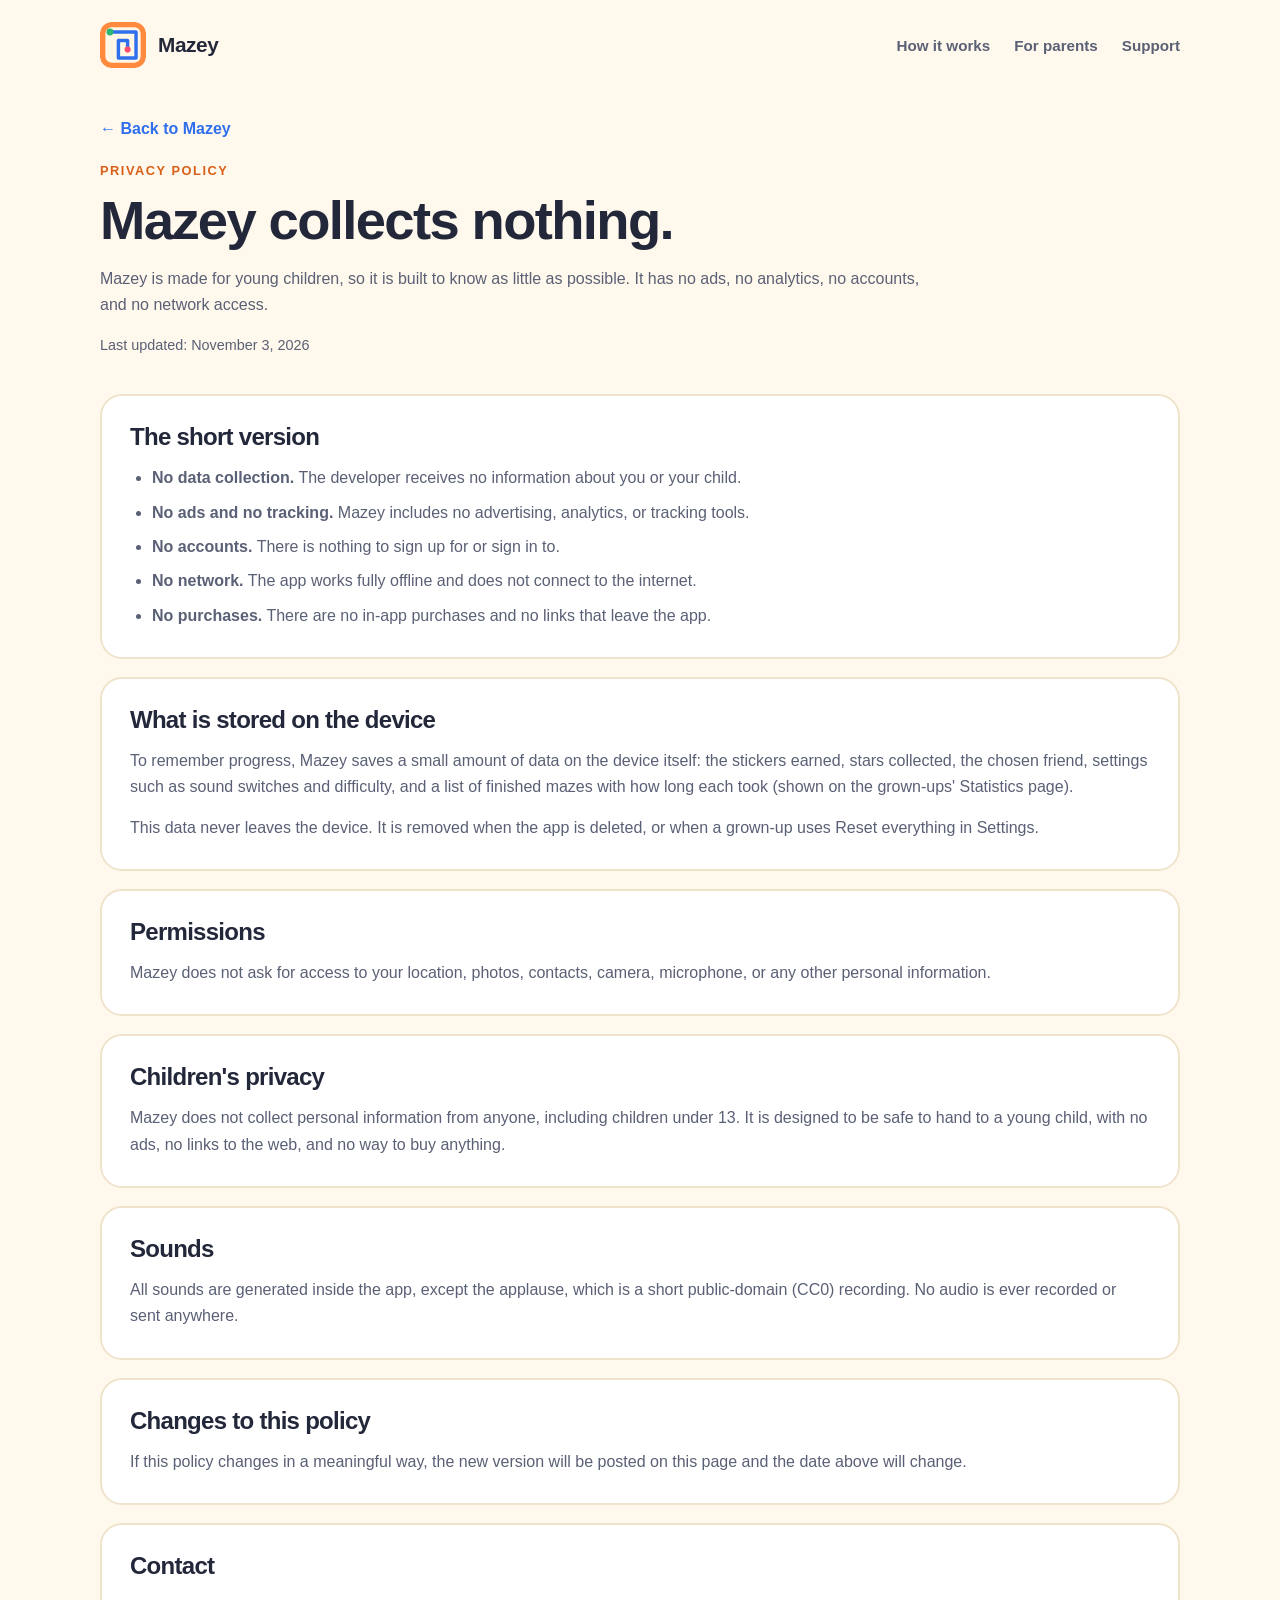
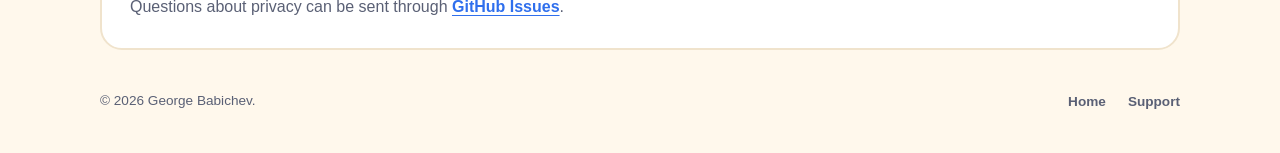
==== docs/PrivacyPolicy.html @ 7a305d00 "Add a GitHub Pages site and stop the finish card squishing on a friend unlock docs/ has a home page," ====
<!DOCTYPE html>
<html lang="en">
<head>
  <meta charset="UTF-8">
  <meta name="viewport" content="width=device-width, initial-scale=1.0">
  <title>Mazey Privacy Policy</title>
  <meta name="description" content="Mazey collects no data. It has no ads, no analytics, no accounts, and no network access.">
  <meta name="theme-color" content="#fff8ec">
  <link rel="icon" type="image/svg+xml" href="./icon.svg">
  <link rel="stylesheet" href="./styles.css">
</head>
<body>
  <div class="shell">
    <nav class="topbar" aria-label="Primary">
      <a class="brand" href="index.html" aria-label="Mazey home"><img src="./icon.svg" alt="" width="46" height="46"><span>Mazey</span></a>
      <div class="nav-links"><a href="index.html#play">How it works</a><a href="index.html#parents">For parents</a><a href="Support.html">Support</a></div>
    </nav>
    <header class="info-header">
      <a class="back-link" href="index.html">← Back to Mazey</a>
      <p class="eyebrow">Privacy Policy</p>
      <h1>Mazey collects nothing.</h1>
      <p>Mazey is made for young children, so it is built to know as little as possible. It has no ads, no analytics, no accounts, and no network access.</p>
      <p style="font-size:.9rem">Last updated: November 3, 2026</p>
    </header>
    <main class="info-stack">
      <section class="info-card">
        <h2>The short version</h2>
        <ul>
          <li><strong>No data collection.</strong> The developer receives no information about you or your child.</li>
          <li><strong>No ads and no tracking.</strong> Mazey includes no advertising, analytics, or tracking tools.</li>
          <li><strong>No accounts.</strong> There is nothing to sign up for or sign in to.</li>
          <li><strong>No network.</strong> The app works fully offline and does not connect to the internet.</li>
          <li><strong>No purchases.</strong> There are no in-app purchases and no links that leave the app.</li>
        </ul>
      </section>
      <section class="info-card">
        <h2>What is stored on the device</h2>
        <p>To remember progress, Mazey saves a small amount of data on the device itself: the stickers earned, stars collected, the chosen friend, settings such as sound switches and difficulty, and a list of finished mazes with how long each took (shown on the grown-ups' Statistics page).</p>
        <p>This data never leaves the device. It is removed when the app is deleted, or when a grown-up uses Reset everything in Settings.</p>
      </section>
      <section class="info-card">
        <h2>Permissions</h2>
        <p>Mazey does not ask for access to your location, photos, contacts, camera, microphone, or any other personal information.</p>
      </section>
      <section class="info-card">
        <h2>Children's privacy</h2>
        <p>Mazey does not collect personal information from anyone, including children under 13. It is designed to be safe to hand to a young child, with no ads, no links to the web, and no way to buy anything.</p>
      </section>
      <section class="info-card">
        <h2>Sounds</h2>
        <p>All sounds are generated inside the app, except the applause, which is a short public-domain (CC0) recording. No audio is ever recorded or sent anywhere.</p>
      </section>
      <section class="info-card">
        <h2>Changes to this policy</h2>
        <p>If this policy changes in a meaningful way, the new version will be posted on this page and the date above will change.</p>
      </section>
      <section class="info-card">
        <h2>Contact</h2>
        <p>Questions about privacy can be sent through <a href="https://github.com/gbabichev/Mazey/issues" target="_blank" rel="noreferrer">GitHub Issues</a>.</p>
      </section>
    </main>
    <footer class="footer"><p>© 2026 George Babichev.</p><div><a href="index.html">Home</a><a href="Support.html">Support</a></div></footer>
  </div>
</body>
</html>
---- docs/styles.css ----
:root {
  color-scheme: light dark;
  --bg: #fff8ec;
  --surface: #ffffff;
  --ink: #23273a;
  --muted: #5a6075;
  --line: #f0e3cc;
  --orange: #ff7a2f;
  --orange-dark: #d85f17;
  --blue: #2f6fed;
  --green: #2bb673;
  --pink: #ff4d8d;
  --yellow: #ffc533;
  --soft: #ffeccd;
  --content-width: 1080px;
}
* { box-sizing: border-box; }
html { scroll-behavior: smooth; scroll-padding-top: 24px; }
body { margin: 0; min-width: 320px; color: var(--ink); background: var(--bg); font-family: ui-rounded, "SF Pro Rounded", "Nunito", -apple-system, BlinkMacSystemFont, "Helvetica Neue", sans-serif; -webkit-font-smoothing: antialiased; }
img { display: block; max-width: 100%; height: auto; }
a { color: inherit; text-decoration: none; }
a:hover { color: var(--orange-dark); }
a:focus-visible, summary:focus-visible { outline: 3px solid var(--blue); outline-offset: 4px; border-radius: 6px; }
h1, h2, h3, p, figure, ul { margin: 0; }
p, li { color: var(--muted); line-height: 1.65; }
h1, h2 { font-weight: 800; letter-spacing: -.03em; text-wrap: balance; }
h1 { font-size: clamp(2.8rem, 6vw, 4.6rem); line-height: 1.04; }
h2 { font-size: clamp(2rem, 4vw, 3rem); line-height: 1.12; }
h3 { font-size: 1.2rem; line-height: 1.3; margin-bottom: 10px; }
.shell { width: min(calc(100% - 48px), var(--content-width)); margin: 0 auto; }
.skip-link { position: absolute; top: -80px; left: 16px; z-index: 10; padding: 12px 20px; background: var(--surface); border: 2px solid var(--blue); border-radius: 10px; }
.skip-link:focus { top: 12px; }

.topbar { display: flex; justify-content: space-between; align-items: center; gap: 24px; padding: 22px 0; }
.brand { display: inline-flex; gap: 12px; align-items: center; font-size: 1.3rem; font-weight: 800; letter-spacing: -.02em; }
.brand img { width: 46px; height: 46px; border-radius: 12px; }
.nav-links { display: flex; flex-wrap: wrap; gap: 8px 24px; font-weight: 700; font-size: .95rem; color: var(--muted); }

.hero { display: grid; grid-template-columns: 1.15fr 1fr; align-items: center; gap: 48px; padding: 36px 0 56px; }
.tag { display: inline-block; padding: 8px 14px; background: var(--soft); color: var(--orange-dark); border-radius: 999px; font-size: .85rem; font-weight: 800; margin-bottom: 22px; }
.lede { font-size: 1.35rem; line-height: 1.4; font-weight: 700; color: var(--ink); margin-top: 20px; }
.summary { max-width: 520px; margin-top: 16px; font-size: 1.05rem; }
.hero-actions { display: flex; flex-wrap: wrap; align-items: center; gap: 14px 20px; margin-top: 28px; }
.button { display: inline-flex; align-items: center; justify-content: center; gap: 10px; min-height: 52px; padding: 14px 26px; border-radius: 999px; font-size: 1rem; font-weight: 800; }
.button-primary { background: var(--orange); color: #fff; box-shadow: 0 5px 0 var(--orange-dark); }
.button-primary:hover { color: #fff; background: #ff8a45; }
.button-soon { background: var(--soft); color: var(--orange-dark); }
.text-link { font-weight: 800; color: var(--blue); }
.note { margin-top: 18px; font-size: .9rem; font-weight: 700; color: var(--ink); }

.hero-art { position: relative; display: grid; place-items: center; aspect-ratio: 1; border-radius: 40px; background: linear-gradient(160deg, #ffe39a, #ffb3c7 60%, #b9d5ff); border: 3px solid #fff; box-shadow: 0 18px 40px rgba(255, 122, 47, .18); overflow: hidden; }
.hero-art .row { display: flex; align-items: center; gap: 22px; font-size: clamp(3.2rem, 9vw, 5.6rem); }
.hero-art .arrow { font-size: 2.6rem; color: var(--blue); font-weight: 900; }
.hero-art .sprinkle { position: absolute; font-size: 2.2rem; opacity: .85; }
.s1 { top: 8%; left: 10%; } .s2 { top: 14%; right: 12%; } .s3 { bottom: 12%; left: 14%; } .s4 { bottom: 9%; right: 10%; }

.band { display: grid; grid-template-columns: repeat(3, 1fr); gap: 20px; padding: 8px 0 8px; }
.band div { background: var(--surface); border: 2px solid var(--line); border-radius: 22px; padding: 22px 24px; }
.band strong { display: block; font-size: 1.1rem; color: var(--ink); margin-bottom: 6px; }
.band p { font-size: .95rem; }

.section { padding-top: 88px; }
.heading { max-width: 720px; margin-bottom: 30px; }
.eyebrow { color: var(--orange-dark); font-size: .8rem; font-weight: 800; text-transform: uppercase; letter-spacing: .12em; margin-bottom: 12px; }
.heading > p:last-child:not(.eyebrow) { margin-top: 18px; font-size: 1.08rem; }
.grid { display: grid; grid-template-columns: repeat(3, minmax(0, 1fr)); gap: 18px; }
.card { background: var(--surface); border: 2px solid var(--line); border-radius: 22px; padding: 26px; }
.card p { font-size: .96rem; }
.card .emoji { display: block; font-size: 2.2rem; margin-bottom: 14px; }

.worlds { display: flex; flex-wrap: wrap; gap: 12px; margin-top: 26px; }
.worlds span { padding: 10px 16px; background: var(--surface); border: 2px solid var(--line); border-radius: 999px; font-weight: 800; color: var(--ink); }

.gallery { display: grid; grid-template-columns: repeat(4, minmax(0, 1fr)); gap: 18px; }
.gallery img { width: 100%; border-radius: 22px; border: 2px solid var(--line); }
figcaption { margin-top: 10px; font-size: .85rem; color: var(--muted); }

.parents { background: var(--surface); border: 2px solid var(--line); border-radius: 28px; padding: 40px; }
.parents ul { list-style: none; padding: 0; display: grid; grid-template-columns: 1fr 1fr; gap: 14px 36px; margin-top: 24px; }
.parents li { padding-left: 34px; position: relative; color: var(--ink); font-weight: 600; }
.parents li::before { content: "✓"; position: absolute; left: 0; top: 0; width: 24px; height: 24px; border-radius: 50%; background: var(--green); color: #fff; font-size: .85rem; font-weight: 900; display: grid; place-items: center; }

.download { margin-top: 88px; padding: 52px 24px; border-radius: 32px; text-align: center; background: linear-gradient(160deg, #ffe39a, #ffb3c7); }
.download img { margin: 0 auto 18px; border-radius: 20px; }
.download h2 { color: #3a2a1a; }
.download p { margin: 14px 0 24px; color: #5a4632; font-weight: 600; }

.developer { display: grid; grid-template-columns: 1fr auto; align-items: center; gap: 28px; margin-top: 28px; padding: 26px 28px; background: var(--surface); border: 2px solid var(--line); border-radius: 22px; }
.developer h2 { font-size: 1.4rem; margin-bottom: 8px; }
.developer p { font-size: .95rem; max-width: 560px; }

.footer { padding: 32px 0 40px; display: flex; justify-content: space-between; align-items: center; gap: 20px; font-size: .85rem; color: var(--muted); }
.footer div { display: flex; gap: 22px; font-weight: 700; }

.info-header { padding: 30px 0 12px; max-width: 820px; }
.back-link { display: inline-block; color: var(--blue); font-weight: 800; margin-bottom: 22px; }
.info-header h1 { font-size: clamp(2.2rem, 5vw, 3.4rem); }
.info-header p:not(.eyebrow) { margin-top: 16px; }
.info-stack { display: grid; gap: 18px; margin: 24px 0 8px; }
.info-card { background: var(--surface); border: 2px solid var(--line); border-radius: 22px; padding: 28px; }
.info-card h2 { font-size: 1.5rem; margin-bottom: 14px; }
.info-card p + p { margin-top: 14px; }
.info-card ul { padding-left: 22px; }
.info-card li + li { margin-top: 8px; }
.info-card a { color: var(--blue); font-weight: 700; text-decoration: underline; text-underline-offset: 3px; }

@media (max-width: 900px) {
  .hero { grid-template-columns: 1fr; gap: 32px; }
  .hero-art { max-width: 420px; margin: 0 auto; width: 100%; }
  .grid, .band { grid-template-columns: 1fr; }
  .gallery { grid-template-columns: repeat(2, minmax(0, 1fr)); }
  .parents ul { grid-template-columns: 1fr; }
  .developer { grid-template-columns: 1fr; }
}
@media (max-width: 560px) {
  .shell { width: calc(100% - 32px); }
  .topbar { flex-wrap: wrap; gap: 12px; }
  .section { padding-top: 60px; }
  .parents { padding: 28px 22px; }
  .footer { flex-direction: column; align-items: flex-start; gap: 12px; }
}
@media (prefers-color-scheme: dark) {
  :root { --bg: #1d1a24; --surface: #272333; --ink: #f6f1ff; --muted: #c4bdd3; --line: #3a3447; --soft: #3b2f2a; --orange-dark: #ffa266; --blue: #8fb4ff; }
  .tag { color: #ffb98a; }
  .hero-art, .download { background: linear-gradient(160deg, #4a3b63, #5b3550 60%, #2f3f6b); border-color: #3a3447; }
  .download h2 { color: #fff; }
  .download p { color: #e6dcf2; }
  .button-soon { color: #ffb98a; }
}
@media (prefers-reduced-motion: reduce) { html { scroll-behavior: auto; } }
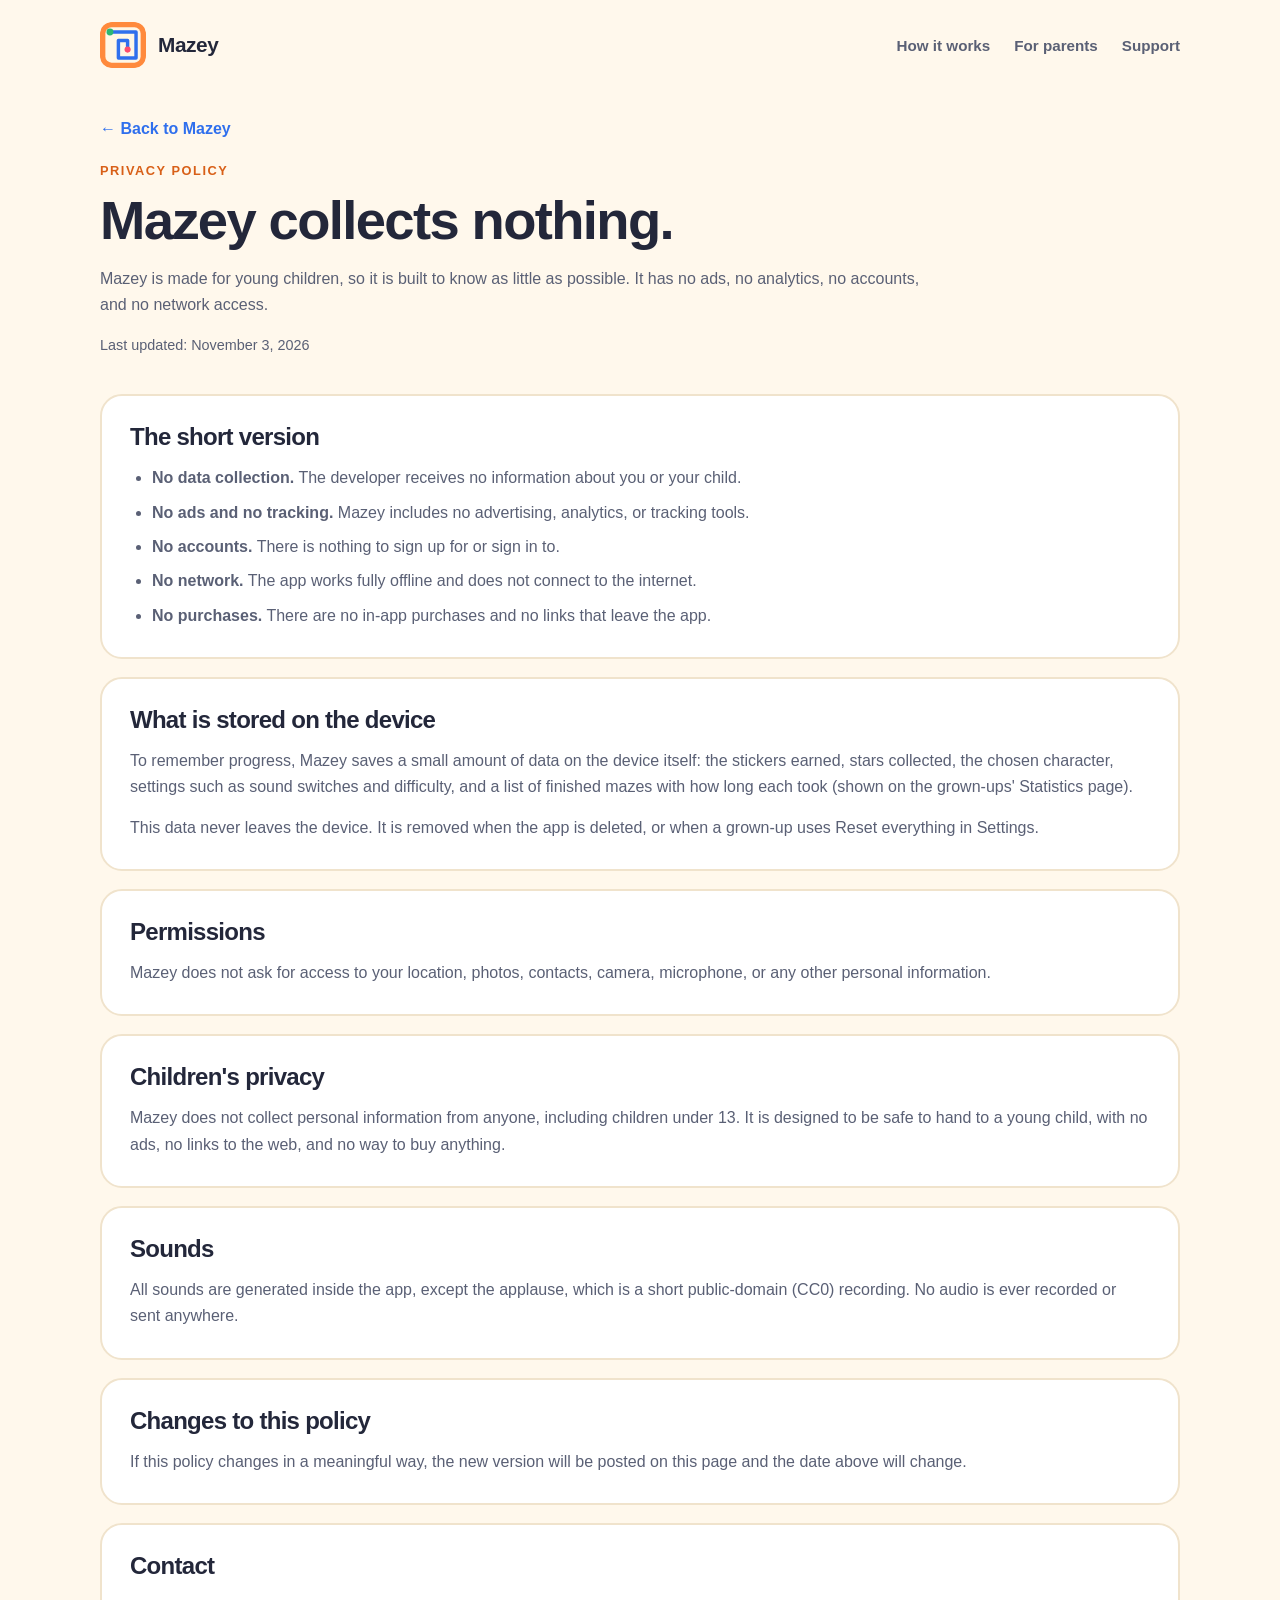
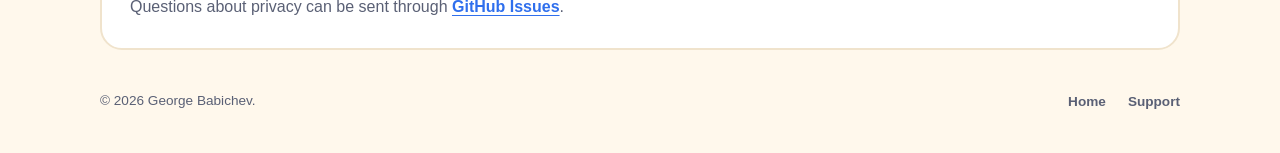
==== commit 6319ddca: "Rename Friends to Characters Friends suggested multi-player, so the unlockable players are now calle" ====
--- a/docs/PrivacyPolicy.html
+++ b/docs/PrivacyPolicy.html
@@ -35,7 +35,7 @@
       </section>
       <section class="info-card">
         <h2>What is stored on the device</h2>
-        <p>To remember progress, Mazey saves a small amount of data on the device itself: the stickers earned, stars collected, the chosen friend, settings such as sound switches and difficulty, and a list of finished mazes with how long each took (shown on the grown-ups' Statistics page).</p>
+        <p>To remember progress, Mazey saves a small amount of data on the device itself: the stickers earned, stars collected, the chosen character, settings such as sound switches and difficulty, and a list of finished mazes with how long each took (shown on the grown-ups' Statistics page).</p>
         <p>This data never leaves the device. It is removed when the app is deleted, or when a grown-up uses Reset everything in Settings.</p>
       </section>
       <section class="info-card">
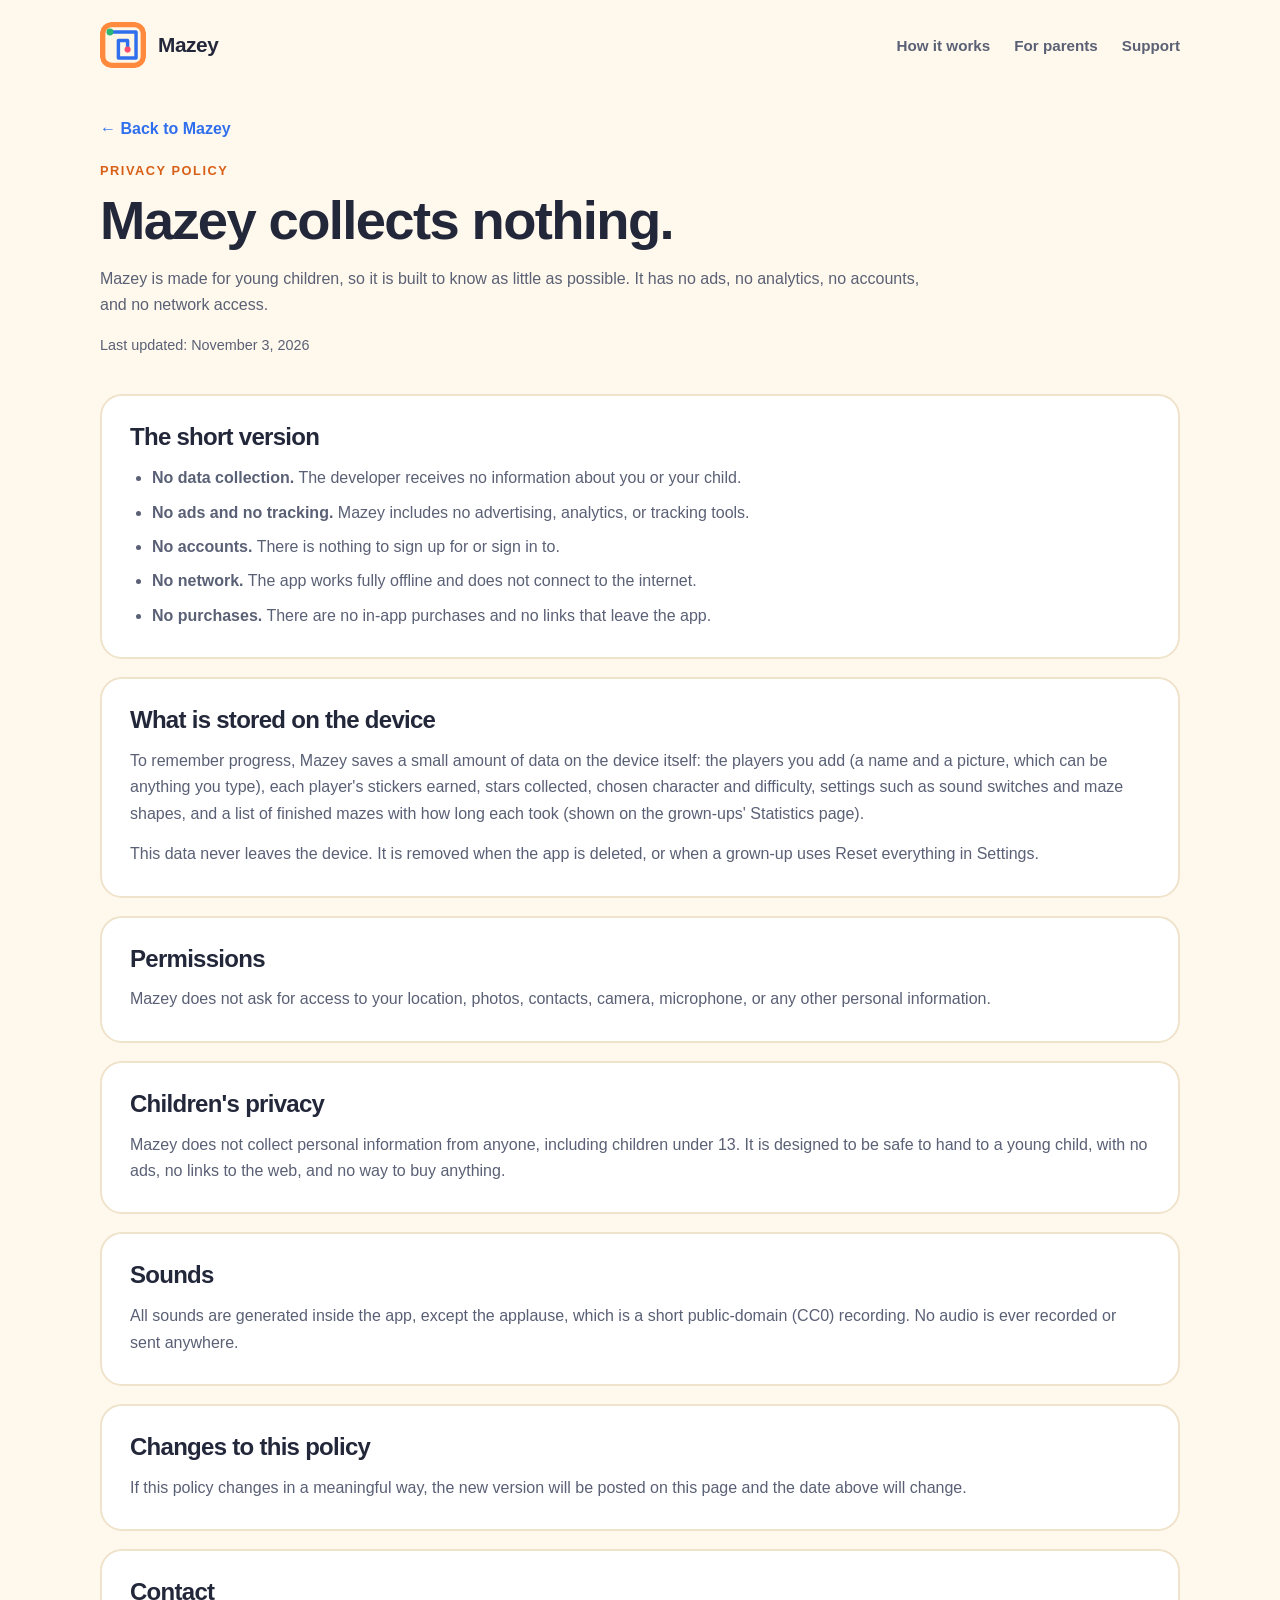
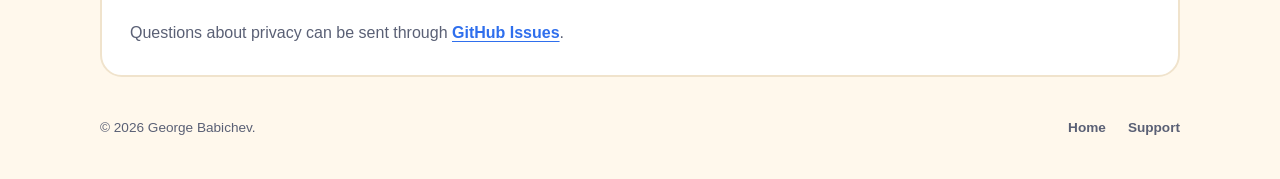
==== commit 8c7b8fca: "Add players so several children can share one device A player button on the home screen opens a list" ====
--- a/docs/PrivacyPolicy.html
+++ b/docs/PrivacyPolicy.html
@@ -35,7 +35,7 @@
       </section>
       <section class="info-card">
         <h2>What is stored on the device</h2>
-        <p>To remember progress, Mazey saves a small amount of data on the device itself: the stickers earned, stars collected, the chosen character, settings such as sound switches and difficulty, and a list of finished mazes with how long each took (shown on the grown-ups' Statistics page).</p>
+        <p>To remember progress, Mazey saves a small amount of data on the device itself: the players you add (a name and a picture, which can be anything you type), each player's stickers earned, stars collected, chosen character and difficulty, settings such as sound switches and maze shapes, and a list of finished mazes with how long each took (shown on the grown-ups' Statistics page).</p>
         <p>This data never leaves the device. It is removed when the app is deleted, or when a grown-up uses Reset everything in Settings.</p>
       </section>
       <section class="info-card">
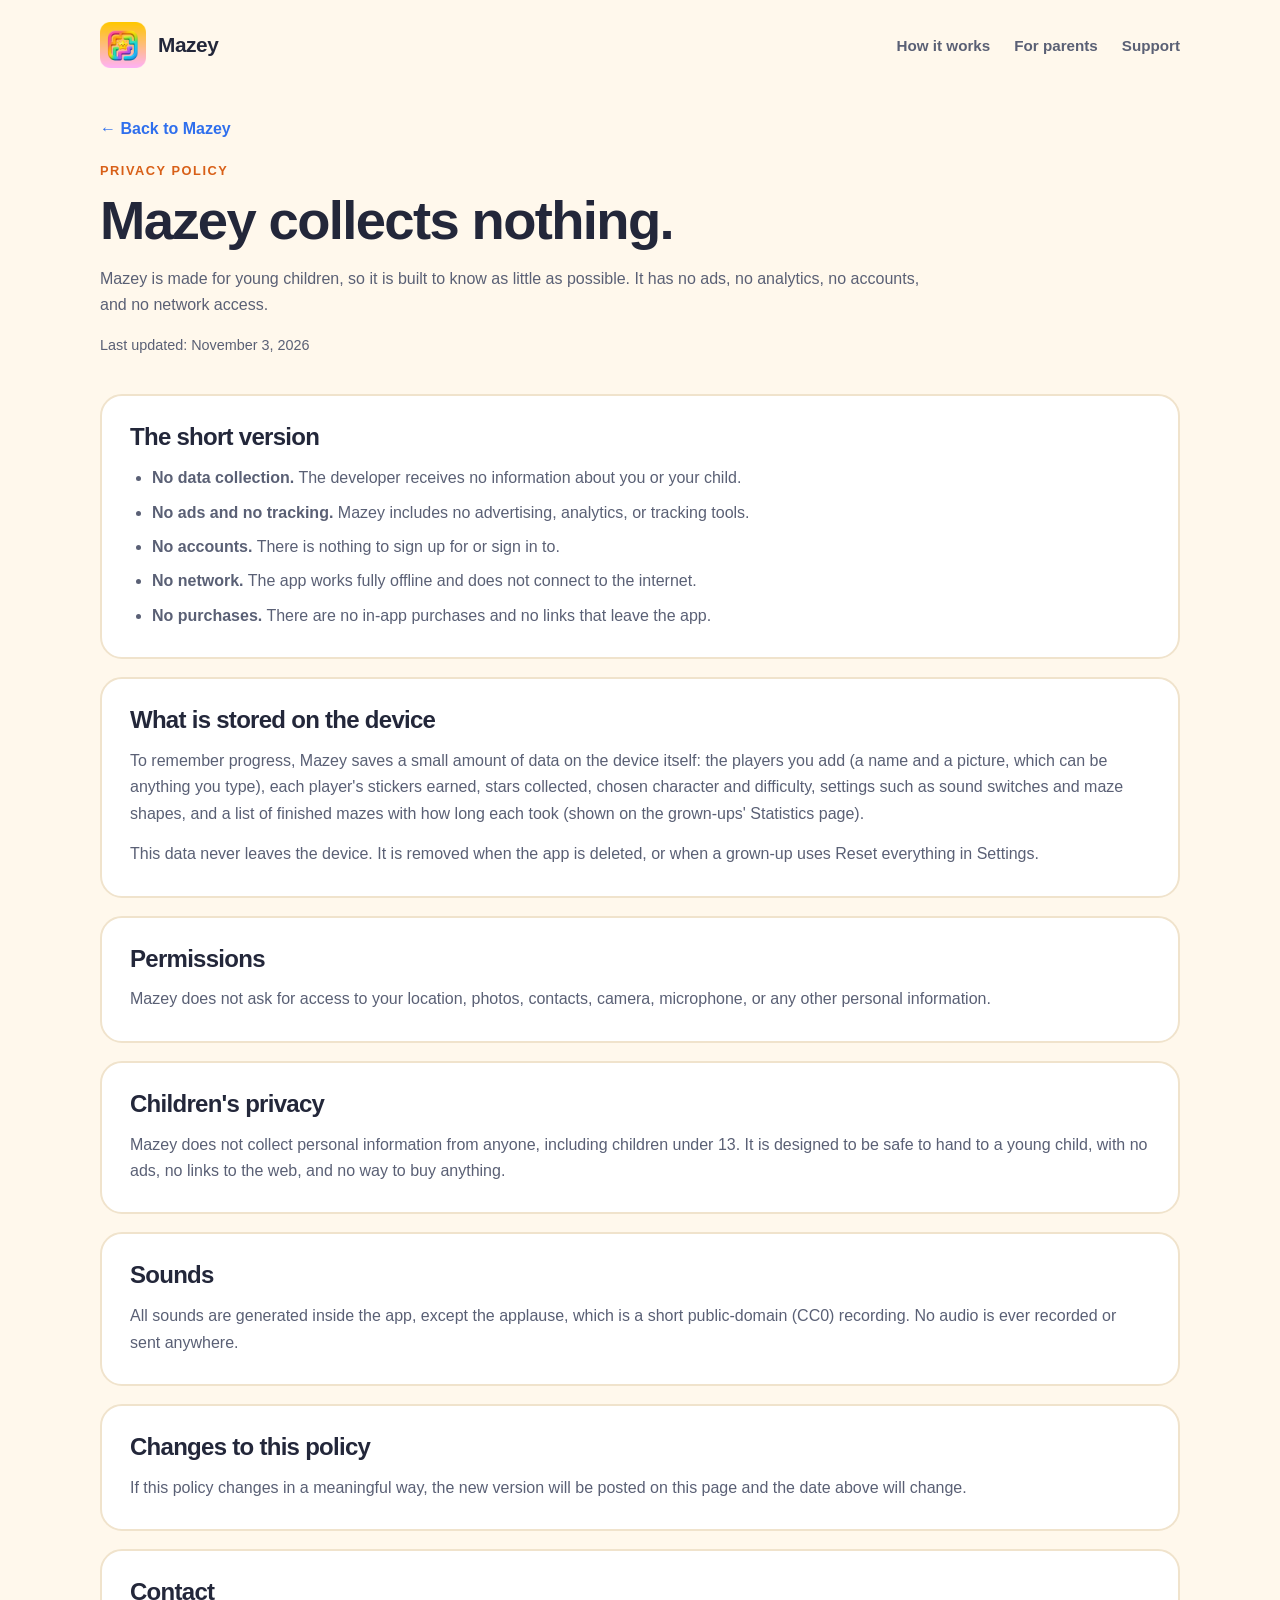
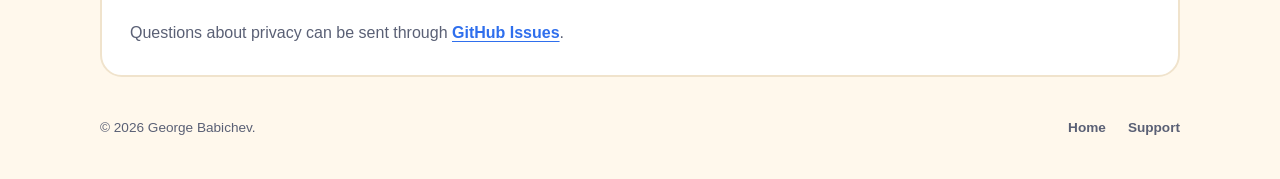
==== commit 783d1128: "Update the website: real icon, newer features and ages 4+ The pages use the app icon (rendered from " ====
--- a/docs/PrivacyPolicy.html
+++ b/docs/PrivacyPolicy.html
@@ -6,13 +6,13 @@
   <title>Mazey Privacy Policy</title>
   <meta name="description" content="Mazey collects no data. It has no ads, no analytics, no accounts, and no network access.">
   <meta name="theme-color" content="#fff8ec">
-  <link rel="icon" type="image/svg+xml" href="./icon.svg">
+  <link rel="icon" type="image/png" href="./icon.png">
   <link rel="stylesheet" href="./styles.css">
 </head>
 <body>
   <div class="shell">
     <nav class="topbar" aria-label="Primary">
-      <a class="brand" href="index.html" aria-label="Mazey home"><img src="./icon.svg" alt="" width="46" height="46"><span>Mazey</span></a>
+      <a class="brand" href="index.html" aria-label="Mazey home"><img src="./icon.png" alt="" width="46" height="46"><span>Mazey</span></a>
       <div class="nav-links"><a href="index.html#play">How it works</a><a href="index.html#parents">For parents</a><a href="Support.html">Support</a></div>
     </nav>
     <header class="info-header">
--- a/docs/styles.css
+++ b/docs/styles.css
@@ -33,7 +33,7 @@
 
 .topbar { display: flex; justify-content: space-between; align-items: center; gap: 24px; padding: 22px 0; }
 .brand { display: inline-flex; gap: 12px; align-items: center; font-size: 1.3rem; font-weight: 800; letter-spacing: -.02em; }
-.brand img { width: 46px; height: 46px; border-radius: 12px; }
+.brand img { width: 46px; height: 46px; }
 .nav-links { display: flex; flex-wrap: wrap; gap: 8px 24px; font-weight: 700; font-size: .95rem; color: var(--muted); }
 
 .hero { display: grid; grid-template-columns: 1.15fr 1fr; align-items: center; gap: 48px; padding: 36px 0 56px; }
@@ -50,6 +50,7 @@
 
 .hero-art { position: relative; display: grid; place-items: center; aspect-ratio: 1; border-radius: 40px; background: linear-gradient(160deg, #ffe39a, #ffb3c7 60%, #b9d5ff); border: 3px solid #fff; box-shadow: 0 18px 40px rgba(255, 122, 47, .18); overflow: hidden; }
 .hero-art .row { display: flex; align-items: center; gap: 22px; font-size: clamp(3.2rem, 9vw, 5.6rem); }
+.hero-art .hero-icon { width: 56%; height: auto; filter: drop-shadow(0 14px 26px rgba(120, 40, 80, .28)); }
 .hero-art .arrow { font-size: 2.6rem; color: var(--blue); font-weight: 900; }
 .hero-art .sprinkle { position: absolute; font-size: 2.2rem; opacity: .85; }
 .s1 { top: 8%; left: 10%; } .s2 { top: 14%; right: 12%; } .s3 { bottom: 12%; left: 14%; } .s4 { bottom: 9%; right: 10%; }
@@ -81,7 +82,7 @@
 .parents li::before { content: "✓"; position: absolute; left: 0; top: 0; width: 24px; height: 24px; border-radius: 50%; background: var(--green); color: #fff; font-size: .85rem; font-weight: 900; display: grid; place-items: center; }
 
 .download { margin-top: 88px; padding: 52px 24px; border-radius: 32px; text-align: center; background: linear-gradient(160deg, #ffe39a, #ffb3c7); }
-.download img { margin: 0 auto 18px; border-radius: 20px; }
+.download img { margin: 0 auto 18px; filter: drop-shadow(0 6px 14px rgba(0, 0, 0, .18)); }
 .download h2 { color: #3a2a1a; }
 .download p { margin: 14px 0 24px; color: #5a4632; font-weight: 600; }
 
